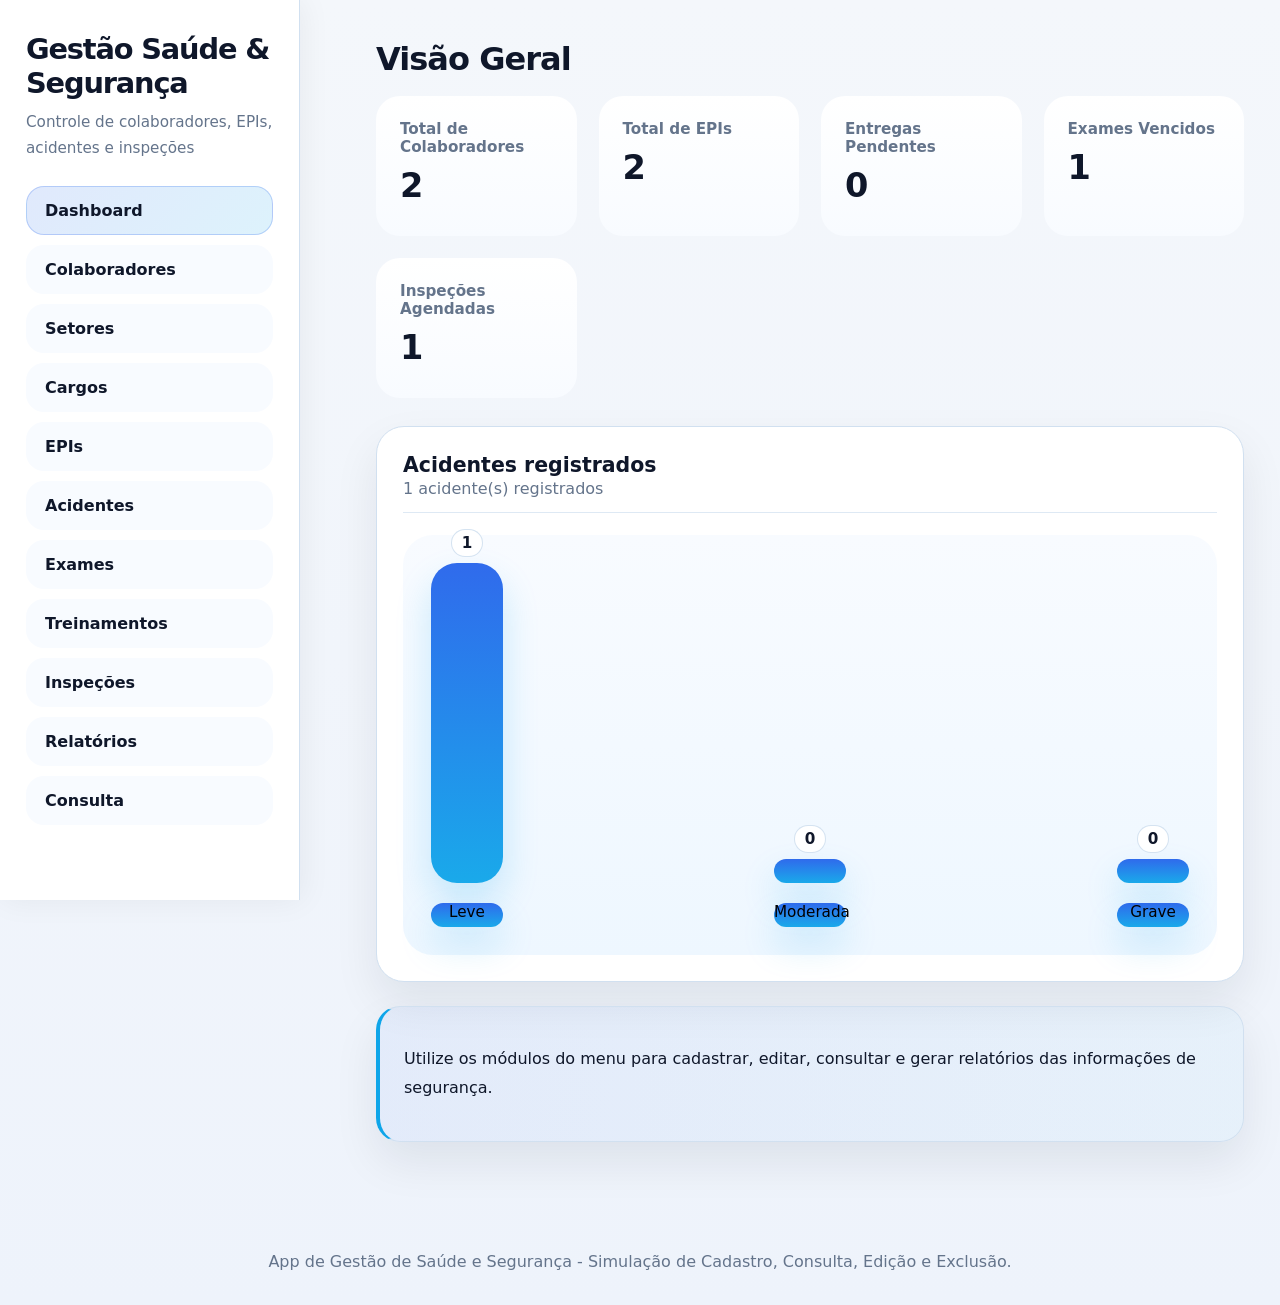
==== index.html @ 953d2887 "Corrige posicionamento dos asteriscos de campos obrigatórios" ====
<!DOCTYPE html>
<html lang="pt-BR">
<head>
  <meta charset="UTF-8">
  <meta name="viewport" content="width=device-width, initial-scale=1.0">
  <title>Saúde e Segurança do Trabalho</title>
  <link rel="stylesheet" href="css/styles.css">
  
</head>
<body>
  <header class="topbar">
    <div class="brand">
      <h1>Gestão Saúde & Segurança</h1>
      <p>Controle de colaboradores, EPIs, acidentes e inspeções</p>
    </div>
    <nav class="menu">
      <button data-target="dashboard" class="active">Dashboard</button>
      <button data-target="colaboradores">Colaboradores</button>
      <button data-target="setores">Setores</button>
      <button data-target="cargos">Cargos</button>
      <button data-target="epis">EPIs</button>
      <button data-target="acidentes">Acidentes</button>
      <button data-target="exames">Exames</button>
      <button data-target="treinamentos">Treinamentos</button>
      <button data-target="inspecoes">Inspeções</button>
      <button data-target="relatorios">Relatórios</button>
      <button data-target="consulta">Consulta</button>
    </nav>
  </header>

  <main>
    <section id="dashboard" class="page active">
      <h2>Visão Geral</h2>
      <div class="summary-grid">
        <article>
          <h3>Total de Colaboradores</h3>
          <p id="summary-colaboradores">0</p>
        </article>
        <article>
          <h3>Total de EPIs</h3>
          <p id="summary-epis">0</p>
        </article>
        <article>
          <h3>Entregas Pendentes</h3>
          <p id="summary-entregas">0</p>
        </article>
        <article>
          <h3>Exames Vencidos</h3>
          <p id="summary-exames">0</p>
        </article>
        <article>
          <h3>Inspeções Agendadas</h3>
          <p id="summary-inspecoes">0</p>
        </article>
      </div>
      <div class="chart-card">
        <div class="chart-header">
          <div>
            <h3>Acidentes registrados</h3>
            <p id="chart-summary">Distribuição por gravidade</p>
          </div>
        </div>
        <div id="acidente-chart" class="chart-container"></div>
      </div>
      <div class="note">
        <p>Utilize os módulos do menu para cadastrar, editar, consultar e gerar relatórios das informações de segurança.</p>
      </div>
    </section>

    <section id="colaboradores" class="page">
      <h2>Cadastro de Colaboradores</h2>
      <form id="form-colaborador" class="form-module">
        <input type="hidden" id="colaborador-id">
        <label><span class="label-text">Nome completo<span class="required">*</span></span><input type="text" id="colaborador-nome" required></label>
        <label><span class="label-text">E-mail<span class="required">*</span></span><input type="email" id="colaborador-email" required></label>
        <label>Setor<select id="colaborador-setor"></select></label>
        <label>Cargo<select id="colaborador-cargo"></select></label>
        <div class="actions">
          <button type="submit">Salvar Colaborador</button>
          <button type="button" id="colaborador-limpar">Limpar</button>
        </div>
      </form>
      <div class="table-card">
        <table id="table-colaboradores">
          <thead><tr><th>Nome</th><th>E-mail</th><th>Setor</th><th>Cargo</th><th>Ações</th></tr></thead>
          <tbody></tbody>
        </table>
      </div>
    </section>

    <section id="setores" class="page">
      <h2>Cadastro de Setores</h2>
      <form id="form-setor" class="form-module">
        <input type="hidden" id="setor-id">
        <label><span class="label-text">Nome do setor<span class="required">*</span></span><input type="text" id="setor-nome" required></label>
        <label><span class="label-text">Descrição</span><input type="text" id="setor-descricao"></label>
        <div class="actions">
          <button type="submit">Salvar Setor</button>
          <button type="button" id="setor-limpar">Limpar</button>
        </div>
      </form>
      <div class="table-card">
        <table id="table-setores">
          <thead><tr><th>Setor</th><th>Descrição</th><th>Ações</th></tr></thead>
          <tbody></tbody>
        </table>
      </div>
    </section>

    <section id="cargos" class="page">
      <h2>Cadastro de Cargos</h2>
      <form id="form-cargo" class="form-module">
        <input type="hidden" id="cargo-id">
        <label><span class="label-text">Nome do cargo<span class="required">*</span></span><input type="text" id="cargo-nome" required></label>
        <label><span class="label-text">Descrição</span><input type="text" id="cargo-descricao"></label>
        <div class="actions">
          <button type="submit">Salvar Cargo</button>
          <button type="button" id="cargo-limpar">Limpar</button>
        </div>
      </form>
      <div class="table-card">
        <table id="table-cargos">
          <thead><tr><th>Cargo</th><th>Descrição</th><th>Ações</th></tr></thead>
          <tbody></tbody>
        </table>
      </div>
    </section>

    <section id="epis" class="page">
      <h2>Controle de EPIs</h2>
      <form id="form-epi" class="form-module">
        <input type="hidden" id="epi-id">
        <label><span class="label-text">Nome do EPI<span class="required">*</span></span><input type="text" id="epi-nome" required></label>
        <label><span class="label-text">Categoria<span class="required">*</span></span><input type="text" id="epi-categoria" required></label>
        <label><span class="label-text">Quantidade<span class="required">*</span></span><input type="number" id="epi-quantidade" min="0" value="0" required></label>
        <div class="actions">
          <button type="submit">Salvar EPI</button>
          <button type="button" id="epi-limpar">Limpar</button>
        </div>
      </form>
      <div class="epi-actions">
        <button type="button" id="open-entrega-form" class="btn-secondary">Entrega</button>
        <button type="button" id="open-devolucao-form" class="btn-secondary">Devolução</button>
      </div>
      <form id="form-entrega" class="form-module hidden action-form">
        <input type="hidden" id="entrega-id">
      <input type="hidden" id="entrega-id">
      <label><span class="label-text">Colaborador</span><select id="entrega-colaborador"></select></label>
      <label><span class="label-text">EPI</span><select id="entrega-epi"></select></label>
      <label><span class="label-text">Quantidade<span class="required">*</span></span><input type="number" id="entrega-quantidade" min="1" value="1" required></label>
      <label><span class="label-text">Data de entrega<span class="required">*</span></span><input type="date" id="entrega-data" required></label>
      <label><span class="label-text">Status</span><select id="entrega-status"><option value="Pendente">Pendente</option><option value="Concluída">Concluída</option></select></label>
        <div class="actions">
          <button type="submit">Salvar Entrega</button>
          <button type="button" id="entrega-limpar">Limpar</button>
          <button type="button" id="close-entrega-form">Fechar</button>
        </div>
      </form>
      <form id="form-devolucao" class="form-module hidden action-form">
      <input type="hidden" id="devolucao-id">
      <label><span class="label-text">Colaborador</span><select id="devolucao-colaborador"></select></label>
      <label><span class="label-text">EPI</span><select id="devolucao-epi"></select></label>
      <label><span class="label-text">Quantidade<span class="required">*</span></span><input type="number" id="devolucao-quantidade" min="1" value="1" required></label>
      <label><span class="label-text">Data da devolução<span class="required">*</span></span><input type="date" id="devolucao-data" required></label>
        <div class="actions">
          <button type="submit">Salvar Devolução</button>
          <button type="button" id="devolucao-limpar">Limpar</button>
          <button type="button" id="close-devolucao-form">Fechar</button>
        </div> 
      </form>
      <div class="table-card">
        <table id="table-epis">
          <thead><tr><th>EPI</th><th>Categoria</th><th>Quantidade</th><th>Ações</th></tr></thead>
          <tbody></tbody>
        </table>
      </div>
      <div class="table-card">
        <h3>Devoluções de EPIs</h3>
        <table id="table-devolucoes">
          <thead><tr><th>Colaborador</th><th>EPI</th><th>Quantidade</th><th>Data</th><th>Ações</th></tr></thead>
          <tbody></tbody>
        </table>
      </div>
    </section>

    <section id="acidentes" class="page">
      <h2>Registro de Acidentes</h2>
      <form id="form-acidente" class="form-module">
        <input type="hidden" id="acidente-id">
        <label><span class="label-text">Colaborador</span><select id="acidente-colaborador"></select></label>
        <label><span class="label-text">Data do acidente<span class="required">*</span></span><input type="date" id="acidente-data" required></label>
        <label><span class="label-text">Descrição<span class="required">*</span></span><textarea id="acidente-descricao" rows="3" required></textarea></label>
        <label><span class="label-text">Gravidade</span><select id="acidente-gravidade"><option value="Leve">Leve</option><option value="Moderada">Moderada</option><option value="Grave">Grave</option></select></label>
        <div class="actions">
          <button type="submit">Registrar Acidente</button>
          <button type="button" id="acidente-limpar">Limpar</button>
        </div>
      </form>
      <div class="table-card">
        <table id="table-acidentes">
          <thead><tr><th>Colaborador</th><th>Data</th><th>Gravidade</th><th>Descrição</th><th>Ações</th></tr></thead>
          <tbody></tbody>
        </table>
      </div>
    </section>

    <section id="exames" class="page">
      <h2>Cadastro de Exames Médicos</h2>
      <form id="form-exame" class="form-module">
        <input type="hidden" id="exame-id">
        <label><span class="label-text">Colaborador</span><select id="exame-colaborador"></select></label>
        <label><span class="label-text">Data do exame<span class="required">*</span></span><input type="date" id="exame-data" required></label>
        <label><span class="label-text">Tipo de exame<span class="required">*</span></span><input type="text" id="exame-tipo" required></label>
        <label><span class="label-text">Resultado</span><select id="exame-resultado"><option value="Aprovado">Aprovado</option><option value="Restrito">Restrito</option><option value="Reprovado">Reprovado</option></select></label>
        <div class="actions">
          <button type="submit">Salvar Exame</button>
          <button type="button" id="exame-limpar">Limpar</button>
        </div>
      </form>
      <div class="table-card">
        <table id="table-exames">
          <thead><tr><th>Colaborador</th><th>Data</th><th>Tipo</th><th>Resultado</th><th>Ações</th></tr></thead>
          <tbody></tbody>
        </table>
      </div>
    </section>

    <section id="treinamentos" class="page">
      <h2>Controle de Treinamentos</h2>
      <form id="form-treinamento" class="form-module">
        <input type="hidden" id="treinamento-id">
        <label><span class="label-text">Colaborador</span><select id="treinamento-colaborador"></select></label>
        <label><span class="label-text">Curso<span class="required">*</span></span><input type="text" id="treinamento-curso" required></label>
        <label><span class="label-text">Data<span class="required">*</span></span><input type="date" id="treinamento-data" required></label>
        <label><span class="label-text">Status</span><select id="treinamento-status"><option value="Agendado">Agendado</option><option value="Concluído">Concluído</option></select></label>
        <div class="actions">
          <button type="submit">Salvar Treinamento</button>
          <button type="button" id="treinamento-limpar">Limpar</button>
        </div>
      </form>
      <div class="table-card">
        <table id="table-treinamentos">
          <thead><tr><th>Colaborador</th><th>Curso</th><th>Data</th><th>Status</th><th>Ações</th></tr></thead>
          <tbody></tbody>
        </table>
      </div>
    </section>

    <section id="inspecoes" class="page">
      <h2>Inspeções de Segurança</h2>
      <form id="form-inspecao" class="form-module">
        <input type="hidden" id="inspecao-id">
        <label><span class="label-text">Inspetor<span class="required">*</span></span><input type="text" id="inspecao-inspetor" required></label>
        <label><span class="label-text">Local<span class="required">*</span></span><input type="text" id="inspecio-local" required></label>
        <label><span class="label-text">Data<span class="required">*</span></span><input type="date" id="inspecao-data" required></label>
        <label>Status<select id="inspecao-status"><option value="Aprovado">Aprovado</option><option value="Atenção">Atenção</option><option value="Reprovado">Reprovado</option></select></label>
        <label>Notas<textarea id="inspecao-notas" rows="3"></textarea></label>
        <div class="actions">
          <button type="submit">Registrar Inspeção</button>
          <button type="button" id="inspecao-limpar">Limpar</button>
        </div>
      </form>
      <div class="table-card">
        <table id="table-inspecoes">
          <thead><tr><th>Data</th><th>Local</th><th>Inspetor</th><th>Status</th><th>Ações</th></tr></thead>
          <tbody></tbody>
        </table>
      </div>
    </section>

    <section id="relatorios" class="page">
      <h2>Relatórios Gerais</h2>
      <div class="report-card">
        <h3>Resumo Rápido</h3>
        <ul>
          <li><strong id="report-colaboradores">0</strong> colaboradores cadastrados</li>
          <li><strong id="report-epis">0</strong> EPIs registrados</li>
          <li><strong id="report-entregas">0</strong> entregas realizadas</li>
          <li><strong id="report-acidentes">0</strong> acidentes registrados</li>
          <li><strong id="report-exames">0</strong> exames médicos cadastrados</li>
          <li><strong id="report-treinamentos">0</strong> treinamentos agendados</li>
          <li><strong id="report-inspecoes">0</strong> inspeções realizadas</li>
        </ul>
      </div>
      <div class="report-actions">
        <button id="generate-report">Visualizar Relatório</button>
        <button id="print-report">Imprimir Relatório</button>
      </div>
      <div id="report-preview" class="report-preview hidden"></div>
      <div class="report-card">
        <h3>Entregas Pendentes</h3>
        <p id="report-pendentes">Nenhum registro pendente.</p>
      </div>
      <div class="report-card">
        <h3>Exames com vencimento</h3>
        <p id="report-vencidos">Nenhum exame vencido.</p>
      </div>
    </section>

    <section id="consulta" class="page">
      <h2>Consulta Geral</h2>
      <div class="search-card">
        <div class="search-controls">
          <input id="consulta-query" class="search-input" type="search" placeholder="Pesquisar por nome, EPI, descrição, cargo...">
          <select id="consulta-tipo" class="search-select">
            <option value="all">Todos os tipos</option>
            <option value="colaboradores">Colaboradores</option>
            <option value="epis">EPIs</option>
            <option value="acidentes">Acidentes</option>
            <option value="exames">Exames</option>
            <option value="treinamentos">Treinamentos</option>
            <option value="inspecoes">Inspeções</option>
            <option value="entregas">Entregas</option>
            <option value="setores">Setores</option>
            <option value="cargos">Cargos</option>
          </select>
          <button id="consulta-buscar" class="btn">Pesquisar</button>
        </div>
        <div id="consulta-result" class="search-results">
          <table class="results-table">
            <thead><tr><th>Tipo</th><th>Título</th><th>Detalhes</th><th>Data</th><th>Ações</th></tr></thead>
            <tbody></tbody>
          </table>
        </div>
      </div>
    </section>
  </main>

  <footer>
    <p>App de Gestão de Saúde e Segurança - Simulação de Cadastro, Consulta, Edição e Exclusão.</p>
  </footer>

  <script src="models/app.js"></script>
</body>
</html>
---- css/styles.css ----
﻿:root {
  --bg: #f4f7fb;
  --surface: #ffffff;
  --surface-soft: #f8fbff;
  --surface-secondary: #eef4ff;
  --border: #d1e0f0;
  --primary: #2563eb;
  --primary-soft: #dbeafe;
  --accent: #0ea5e9;
  --success: #14b8a6;
  --warning: #f59e0b;
  --text: #0f172a;
  --muted: #64748b;
  --shadow: 0 20px 45px rgba(15, 23, 42, 0.08);
}

*, *::before, *::after {
  box-sizing: border-box;
}

html, body {
  margin: 0;
  min-height: 100%;
  font-family: Inter, system-ui, -apple-system, BlinkMacSystemFont, 'Segoe UI', sans-serif;
  background: linear-gradient(180deg, #f4f7fb 0%, #eef3fb 100%);
  color: var(--text);
}

button, input, select, textarea {
  font: inherit;
}

button {
  cursor: pointer;
}

img {
  max-width: 100%;
  display: block;
}

.topbar {
  position: fixed;
  top: 0;
  left: 0;
  bottom: 0;
  width: 300px;
  padding: 32px 26px;
  background: rgba(255, 255, 255, 0.98);
  border-right: 1px solid var(--border);
  box-shadow: 2px 0 30px rgba(15, 23, 42, 0.06);
  display: flex;
  flex-direction: column;
  gap: 24px;
  backdrop-filter: blur(14px);
  overflow-y: auto;
}

.brand h1 {
  margin: 0;
  font-size: 1.8rem;
  letter-spacing: -0.04em;
}

.brand p {
  margin: 10px 0 0;
  color: var(--muted);
  line-height: 1.7;
  font-size: 0.95rem;
}

.menu {
  display: flex;
  flex-direction: column;
  gap: 10px;
}

.menu button {
  border: 1px solid transparent;
  background: var(--surface-soft);
  color: var(--text);
  text-align: left;
  padding: 14px 18px;
  border-radius: 18px;
  transition: transform 0.18s ease, background-color 0.18s ease, border-color 0.18s ease;
  font-weight: 600;
}

.menu button:hover {
  transform: translateX(4px);
  background: #eff7ff;
}

.menu button.active {
  background: linear-gradient(135deg, rgba(37, 99, 235, 0.14), rgba(14, 165, 233, 0.14));
  border-color: rgba(37, 99, 235, 0.24);
}

main {
  margin-left: 340px;
  padding: 40px 36px;
  min-height: 100vh;
}

.page {
  display: none;
}

.page.active {
  display: block;
}

h2 {
  margin: 0 0 18px;
  font-size: 2rem;
  letter-spacing: -0.03em;
}

.section-heading {
  display: flex;
  justify-content: space-between;
  align-items: center;
  gap: 16px;
  margin-bottom: 24px;
}

.section-heading p {
  margin: 0;
  color: var(--muted);
}

.card,
.chart-card,
.table-card,
.search-card,
.report-card,
.report-preview,
.note {
  background: var(--surface);
  border: 1px solid var(--border);
  border-radius: 28px;
  box-shadow: var(--shadow);
  padding: 26px;
}

.form-module {
  display: grid;
  gap: 18px;
}

.form-module label {
  display: grid;
  gap: 10px;
  color: var(--muted);
  font-size: 0.95rem;
}

.form-module label .label-text {
  display: inline-flex;
  align-items: center;
  gap: 6px;
}

.form-module label .required {
  color: var(--primary);
  font-weight: 700;
}

.form-module input,
.form-module select,
.form-module textarea {
  width: 100%;
  padding: 14px 18px;
  border-radius: 18px;
  border: 1px solid var(--border);
  background: var(--surface-soft);
  color: var(--text);
  outline: none;
}

textarea {
  min-height: 110px;
  resize: vertical;
}

.actions,
.form-actions,
.report-actions,
.search-controls {
  display: flex;
  flex-wrap: wrap;
  gap: 16px;
}

.epi-actions {
  display: flex;
  flex-wrap: wrap;
  gap: 12px;
  margin: 18px 0 12px;
}

.action-form {
  background: var(--surface-soft);
  border: 1px solid var(--border);
  border-radius: 24px;
  padding: 22px;
  margin-bottom: 24px;
}

button,
.btn {
  border: none;
  border-radius: 18px;
  padding: 14px 20px;
  font-weight: 700;
  transition: transform 0.18s ease, background-color 0.18s ease, filter 0.18s ease, box-shadow 0.18s ease;
}

button:hover,
.btn:hover {
  transform: translateY(-1px);
  filter: brightness(0.98);
}

button[type='submit'],
.btn-primary {
  background: var(--primary);
  color: white;
}

button[type='button'],
.btn-secondary {
  background: var(--surface-soft);
  color: var(--text);
 
}

button[onclick^="app.edit"],
.btn-edit {
  background: #facc15;
  color: #111827;
}

button[onclick^="app.delete"],
.btn-delete {
  background: #dc2626;
  color: white;
}

button[onclick^="app.edit"]:hover,
.btn-edit:hover {
  background: #f59e0b;
}

button[onclick^="app.delete"]:hover,
.btn-delete:hover {
  background: #b91c1c;
}

.summary-grid {
  display: grid;
  grid-template-columns: repeat(auto-fit, minmax(200px, 1fr));
  gap: 22px;
  margin-bottom: 28px;
}

.summary-grid article {
  border-radius: 24px;
  padding: 24px;
  min-height: 140px;
  background: linear-gradient(180deg, var(--surface), var(--surface-soft));
  transition: transform 0.22s ease, box-shadow 0.22s ease;
}

.summary-grid article:hover {
  transform: translateY(-4px);
  box-shadow: 0 24px 60px rgba(15, 23, 42, 0.12);
}

.summary-grid h3 {
  margin: 0 0 10px;
  color: var(--muted);
  font-size: 0.95rem;
}

.summary-grid p {
  margin: 0;
  font-size: 2.1rem;
  font-weight: 800;
  color: var(--text);
}

.chart-header {
  display: flex;
  justify-content: space-between;
  align-items: center;
  gap: 14px;
  margin-bottom: 22px;
  padding-bottom: 14px;
  border-bottom: 1px solid rgba(209, 224, 240, 0.7);
}

.chart-header h3 {
  margin: 0;
  font-size: 1.28rem;
}

.chart-header p {
  margin: 2px 0 0;
  color: var(--muted);
}

.chart-container {
  background: linear-gradient(180deg, var(--surface-soft) 0%, #eef7ff 100%);
  border-radius: 30px;
  padding: 28px;
}

.chart-bar-grid {
  display: flex;
  align-items: flex-end;
  gap: 20px;
  min-height: 320px;
  justify-content: space-between;
}

.chart-bar {
  position: relative;
  display: flex;
  flex-direction: column;
  align-items: center;
  gap: 10px;
  width: 100%;
  max-width: 72px;
}

.chart-bar > div {
  width: 100%;
  min-height: 24px;
  border-radius: 26px;
  background: linear-gradient(180deg, rgba(37, 99, 235, 0.95) 0%, rgba(14, 165, 233, 0.95) 100%);
  box-shadow: 0 18px 36px rgba(14, 165, 233, 0.2);
  transition: height 320ms ease;
  color: black;
}

.chart-bar span {
  position: absolute;
  top: -34px;
  font-size: 0.95rem;
  font-weight: 800;
  color: var(--text);
  background: rgba(255, 255, 255, 0.94);
  padding: 4px 10px;
  border-radius: 999px;
  border: 1px solid rgba(209, 224, 240, 0.9);
}

.chart-label {
  font-size: 0.95rem;
  color: var(--muted);
  text-align: center;
  margin-top: 10px;
}

.note {
  margin-top: 24px;
  line-height: 1.8;
  color: var(--text);
  background: linear-gradient(90deg, rgba(37,99,235,0.06), rgba(14,165,233,0.04));
  border-left: 4px solid var(--accent);
  padding: 22px 24px;
  border-radius: 24px;
}

.table-card {
  width: 100%;
  overflow-x: auto;
}

.table-card table,
.results-table,
.report-table-card table {
  width: 100%;
  border-collapse: collapse;
}

.table-card th,
.table-card td,
.results-table th,
.results-table td,
.report-table-card th,
.report-table-card td {
  padding: 16px 14px;
  border-bottom: 1px solid rgba(148, 163, 184, 0.15);
  text-align: left;
}

.table-card th,
.results-table th,
.report-table-card th {
  color: var(--muted);
  font-weight: 700;
}

.table-card tbody tr:hover,
.results-table tbody tr:hover,
.report-table-card tbody tr:hover {
  background: #f5f9ff;
}

.search-card {
  padding: 24px;
}

.search-card .search-controls {
  display: flex;
  flex-wrap: wrap;
  align-items: center;
  background: linear-gradient(180deg, rgba(37, 99, 235, 0.05), rgba(14, 165, 233, 0.03));
  border: 1px solid rgba(37, 99, 235, 0.15);
  border-radius: 24px;
  padding: 22px;
  gap: 16px;
  margin-bottom: 22px;
}

.search-card .search-controls input,
.search-card .search-controls select {
  min-width: 240px;
  flex: 1 1 240px;
}

.search-card .search-controls button {
  min-width: 140px;
  background: var(--primary);
  color: white;
}

.search-input,
.search-select {
  width: 100%;
  min-width: 250px;
  padding: 14px 18px;
  border-radius: 18px;
  border: 1px solid var(--border);
  background: var(--surface-soft);
  color: var(--text);
}

.search-results {
  overflow-x: auto;
  margin-top: 22px;
}

.report-card {
  margin-bottom: 20px;
}

.report-card h3 {
  margin: 0 0 14px;
}

.report-card p,
.report-card li {
  margin: 0;
  color: var(--text);
  line-height: 1.8;
}

.report-card ul {
  padding-left: 20px;
  margin: 0;
}

.report-preview {
  display: block;
  background: var(--surface-soft);
  border: 1px solid var(--border);
}

.hidden {
  display: none !important;
}

.report-actions button {
  flex: 1;
  min-width: 160px;
  padding: 14px 18px;
  border-radius: 18px;
  color: white;
  background: linear-gradient(135deg, var(--primary), var(--accent));
}

.report-preview-title {
  display: flex;
  justify-content: space-between;
  align-items: flex-start;
  gap: 16px;
  margin-bottom: 22px;
}

.report-preview-title h3 {
  margin: 0;
}

.report-preview-title p {
  margin: 0;
  color: var(--muted);
}

.report-summary-grid {
  display: grid;
  grid-template-columns: repeat(auto-fit, minmax(150px, 1fr));
  gap: 18px;
  margin-bottom: 22px;
}

.report-summary-grid div {
  background: var(--surface);
  border: 1px solid var(--border);
  border-radius: 20px;
  padding: 18px;
  text-align: center;
}

.report-summary-grid strong {
  display: block;
  font-size: 1.3rem;
  margin-bottom: 6px;
}

.report-summary-grid span {
  color: var(--muted);
}

.report-notes {
  display: grid;
  gap: 14px;
  margin-bottom: 22px;
}

.report-notes p {
  margin: 0;
  line-height: 1.7;
}

.report-table-card {
  padding: 22px;
  background: var(--surface-soft);
}

.report-table-card th,
.report-table-card td {
  padding: 16px 14px;
  border-bottom: 1px solid rgba(148, 163, 184, 0.15);
}

footer {
  margin-top: 30px;
  text-align: center;
  color: var(--muted);
  padding: 24px 0 18px;
}

span {
  color: var(--primary);
}

@media (max-width: 1140px) {
  .topbar {
    position: relative;
    width: 100%;
    height: auto;
    flex-direction: row;
    align-items: center;
    justify-content: space-between;
    gap: 12px;
    padding: 20px 20px;
  }

  .menu {
    flex-direction: row;
    flex-wrap: wrap;
    justify-content: center;
    margin: 0 -6px;
  }

  .menu button {
    flex: 1 1 auto;
    min-width: 140px;
  }

  main {
    margin-left: 0;
    padding: 24px;
  }
}

@media (max-width: 840px) {
  .summary-grid,
  .report-summary-grid,
  .chart-bar-grid,
  .search-controls,
  .actions,
  .form-actions,
  .report-actions {
    gap: 14px;
  }

  .chart-bar {
    max-width: 48px;
  }
}

@media (max-width: 640px) {
  .chart-bar-grid {
    gap: 12px;
    min-height: 200px;
  }

  .menu button {
    min-width: 120px;
    font-size: 0.94rem;
    padding: 12px 14px;
  }

  .section-heading,
  .report-preview-title {
    flex-direction: column;
    align-items: stretch;
  }

  .search-controls,
  .actions,
  .form-actions,
  .report-actions {
    flex-direction: column;
  }
}

@media print {
  .topbar,
  .menu,
  footer,
  .actions,
  .report-actions,
  .search-controls {
    display: none;
  }

  body {
    background: white;
    color: black;
  }

  main {
    margin: 0;
    padding: 0;
  }

  .page.active {
    display: block;
  }

  .report-preview {
    border: none;
    box-shadow: none;
    background: white;
  }
}
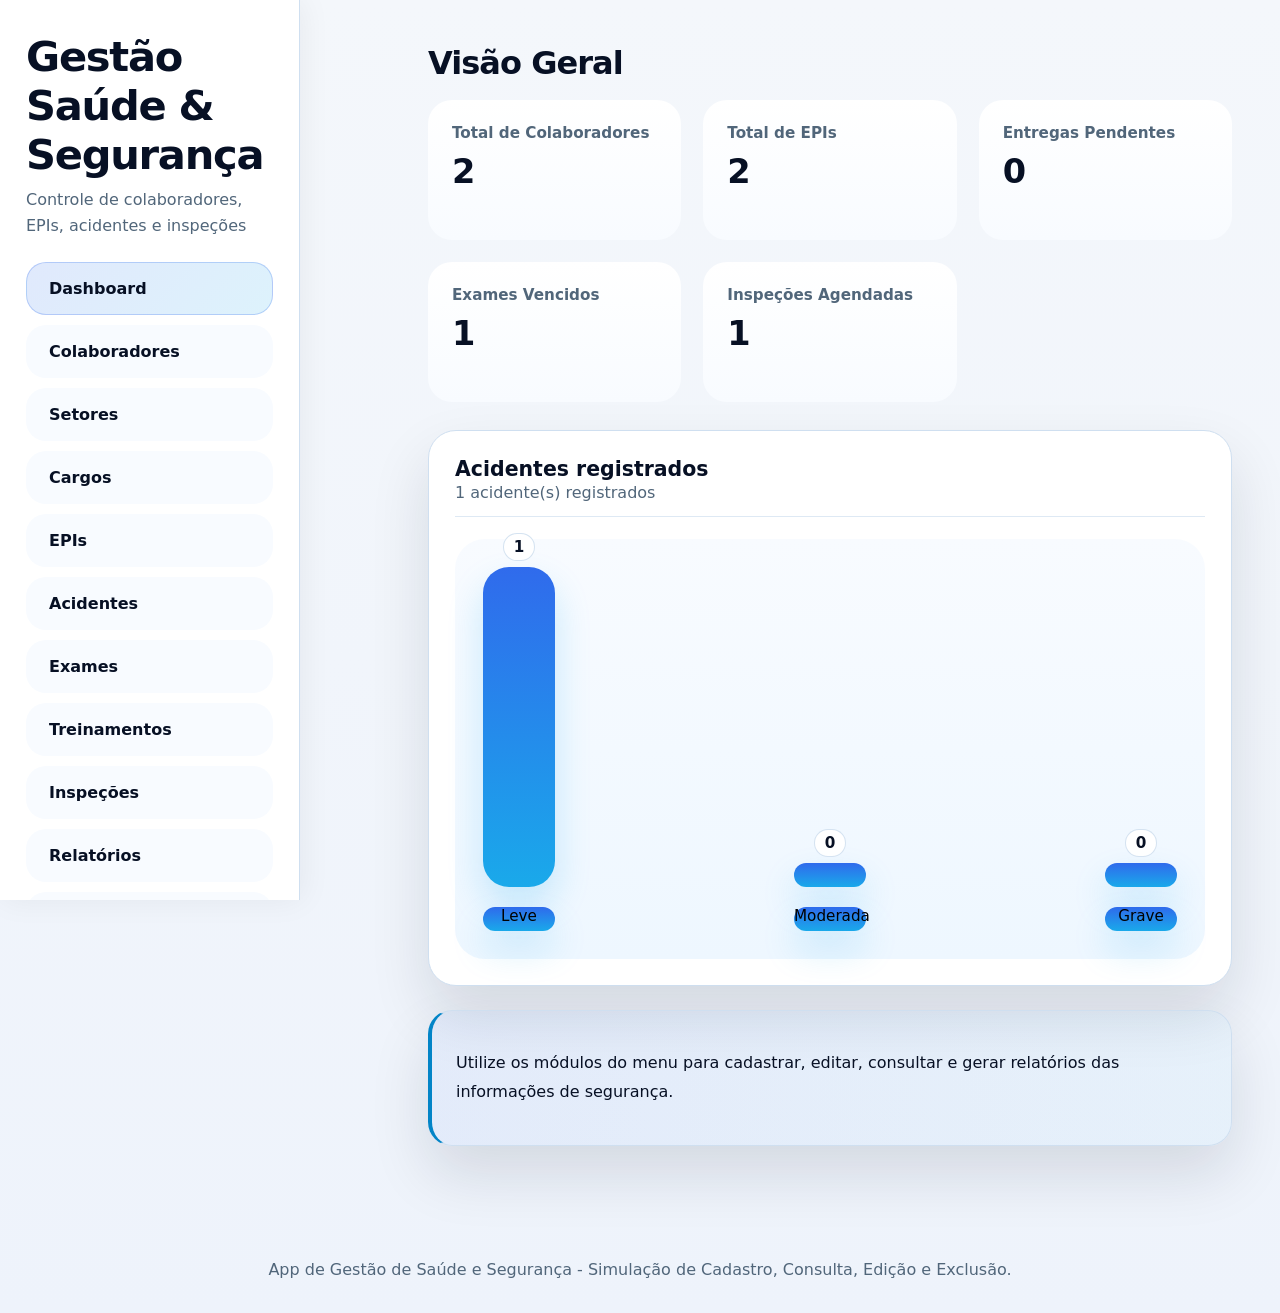
==== commit 3e191de7: "A11y: add sr-only labels to consulta search input and tipo select Ensure search controls have access" ====
--- a/index.html
+++ b/index.html
@@ -8,7 +8,10 @@
   
 </head>
 <body>
+  <a class="skip-link" href="#main-content">Pular para o conteúdo</a>
+  <div id="message" role="status" aria-live="polite"></div>
   <header class="topbar">
+    <button id="menu-toggle" class="menu-toggle" aria-label="Abrir menu" aria-expanded="false">☰</button>
     <div class="brand">
       <h1>Gestão Saúde & Segurança</h1>
       <p>Controle de colaboradores, EPIs, acidentes e inspeções</p>
@@ -28,7 +31,7 @@
     </nav>
   </header>
 
-  <main>
+  <main id="main-content">
     <section id="dashboard" class="page active">
       <h2>Visão Geral</h2>
       <div class="summary-grid">
@@ -71,10 +74,14 @@
       <h2>Cadastro de Colaboradores</h2>
       <form id="form-colaborador" class="form-module">
         <input type="hidden" id="colaborador-id">
-        <label><span class="label-text">Nome completo<span class="required">*</span></span><input type="text" id="colaborador-nome" required></label>
-        <label><span class="label-text">E-mail<span class="required">*</span></span><input type="email" id="colaborador-email" required></label>
-        <label>Setor<select id="colaborador-setor"></select></label>
-        <label>Cargo<select id="colaborador-cargo"></select></label>
+        <label for="colaborador-nome"><span class="label-text">Nome completo<span class="required">*</span></span></label>
+        <input type="text" id="colaborador-nome" required aria-required="true">
+        <label for="colaborador-email"><span class="label-text">E-mail<span class="required">*</span></span></label>
+        <input type="email" id="colaborador-email" required aria-required="true">
+        <label for="colaborador-setor"><span class="label-text">Setor</span></label>
+        <select id="colaborador-setor" aria-required="false"></select>
+        <label for="colaborador-cargo"><span class="label-text">Cargo</span></label>
+        <select id="colaborador-cargo" aria-required="false"></select>
         <div class="actions">
           <button type="submit">Salvar Colaborador</button>
           <button type="button" id="colaborador-limpar">Limpar</button>
@@ -92,8 +99,10 @@
       <h2>Cadastro de Setores</h2>
       <form id="form-setor" class="form-module">
         <input type="hidden" id="setor-id">
-        <label><span class="label-text">Nome do setor<span class="required">*</span></span><input type="text" id="setor-nome" required></label>
-        <label><span class="label-text">Descrição</span><input type="text" id="setor-descricao"></label>
+        <label for="setor-nome"><span class="label-text">Nome do setor<span class="required">*</span></span></label>
+        <input type="text" id="setor-nome" required aria-required="true">
+        <label for="setor-descricao"><span class="label-text">Descrição</span></label>
+        <input type="text" id="setor-descricao">
         <div class="actions">
           <button type="submit">Salvar Setor</button>
           <button type="button" id="setor-limpar">Limpar</button>
@@ -111,8 +120,10 @@
       <h2>Cadastro de Cargos</h2>
       <form id="form-cargo" class="form-module">
         <input type="hidden" id="cargo-id">
-        <label><span class="label-text">Nome do cargo<span class="required">*</span></span><input type="text" id="cargo-nome" required></label>
-        <label><span class="label-text">Descrição</span><input type="text" id="cargo-descricao"></label>
+        <label for="cargo-nome"><span class="label-text">Nome do cargo<span class="required">*</span></span></label>
+        <input type="text" id="cargo-nome" required aria-required="true">
+        <label for="cargo-descricao"><span class="label-text">Descrição</span></label>
+        <input type="text" id="cargo-descricao">
         <div class="actions">
           <button type="submit">Salvar Cargo</button>
           <button type="button" id="cargo-limpar">Limpar</button>
@@ -130,9 +141,12 @@
       <h2>Controle de EPIs</h2>
       <form id="form-epi" class="form-module">
         <input type="hidden" id="epi-id">
-        <label><span class="label-text">Nome do EPI<span class="required">*</span></span><input type="text" id="epi-nome" required></label>
-        <label><span class="label-text">Categoria<span class="required">*</span></span><input type="text" id="epi-categoria" required></label>
-        <label><span class="label-text">Quantidade<span class="required">*</span></span><input type="number" id="epi-quantidade" min="0" value="0" required></label>
+        <label for="epi-nome"><span class="label-text">Nome do EPI<span class="required">*</span></span></label>
+        <input type="text" id="epi-nome" required aria-required="true">
+        <label for="epi-categoria"><span class="label-text">Categoria<span class="required">*</span></span></label>
+        <input type="text" id="epi-categoria" required aria-required="true">
+        <label for="epi-quantidade"><span class="label-text">Quantidade<span class="required">*</span></span></label>
+        <input type="number" id="epi-quantidade" min="0" value="0" required aria-required="true">
         <div class="actions">
           <button type="submit">Salvar EPI</button>
           <button type="button" id="epi-limpar">Limpar</button>
@@ -144,26 +158,40 @@
       </div>
       <form id="form-entrega" class="form-module hidden action-form">
         <input type="hidden" id="entrega-id">
-      <input type="hidden" id="entrega-id">
-      <label><span class="label-text">Colaborador</span><select id="entrega-colaborador"></select></label>
-      <label><span class="label-text">EPI</span><select id="entrega-epi"></select></label>
-      <label><span class="label-text">Quantidade<span class="required">*</span></span><input type="number" id="entrega-quantidade" min="1" value="1" required></label>
-      <label><span class="label-text">Data de entrega<span class="required">*</span></span><input type="date" id="entrega-data" required></label>
-      <label><span class="label-text">Status</span><select id="entrega-status"><option value="Pendente">Pendente</option><option value="Concluída">Concluída</option></select></label>
-        <div class="actions">
-          <button type="submit">Salvar Entrega</button>
+        <div class="fields">
+          <h4>Registrar Entrega</h4>
+          <label for="entrega-colaborador"><span class="label-text">Colaborador</span></label>
+          <select id="entrega-colaborador"></select>
+          <label for="entrega-epi"><span class="label-text">EPI</span></label>
+          <select id="entrega-epi"></select>
+          <label for="entrega-quantidade"><span class="label-text">Quantidade<span class="required">*</span></span></label>
+          <input type="number" id="entrega-quantidade" min="1" value="1" required aria-required="true">
+          <label for="entrega-data"><span class="label-text">Data de entrega<span class="required">*</span></span></label>
+          <input type="date" id="entrega-data" required aria-required="true">
+          <label for="entrega-status"><span class="label-text">Status</span></label>
+          <select id="entrega-status"><option value="Pendente">Pendente</option><option value="Concluída">Concluída</option></select>
+        </div>
+        <div class="actions">
+          <button type="submit" class="btn-primary">Salvar Entrega</button>
           <button type="button" id="entrega-limpar">Limpar</button>
           <button type="button" id="close-entrega-form">Fechar</button>
         </div>
       </form>
       <form id="form-devolucao" class="form-module hidden action-form">
-      <input type="hidden" id="devolucao-id">
-      <label><span class="label-text">Colaborador</span><select id="devolucao-colaborador"></select></label>
-      <label><span class="label-text">EPI</span><select id="devolucao-epi"></select></label>
-      <label><span class="label-text">Quantidade<span class="required">*</span></span><input type="number" id="devolucao-quantidade" min="1" value="1" required></label>
-      <label><span class="label-text">Data da devolução<span class="required">*</span></span><input type="date" id="devolucao-data" required></label>
-        <div class="actions">
-          <button type="submit">Salvar Devolução</button>
+        <input type="hidden" id="devolucao-id">
+        <div class="fields">
+          <h4>Registrar Devolução</h4>
+          <label for="devolucao-colaborador"><span class="label-text">Colaborador</span></label>
+          <select id="devolucao-colaborador"></select>
+          <label for="devolucao-epi"><span class="label-text">EPI</span></label>
+          <select id="devolucao-epi"></select>
+          <label for="devolucao-quantidade"><span class="label-text">Quantidade<span class="required">*</span></span></label>
+          <input type="number" id="devolucao-quantidade" min="1" value="1" required aria-required="true">
+          <label for="devolucao-data"><span class="label-text">Data da devolução<span class="required">*</span></span></label>
+          <input type="date" id="devolucao-data" required aria-required="true">
+        </div>
+        <div class="actions">
+          <button type="submit" class="btn-primary">Salvar Devolução</button>
           <button type="button" id="devolucao-limpar">Limpar</button>
           <button type="button" id="close-devolucao-form">Fechar</button>
         </div> 
@@ -187,10 +215,14 @@
       <h2>Registro de Acidentes</h2>
       <form id="form-acidente" class="form-module">
         <input type="hidden" id="acidente-id">
-        <label><span class="label-text">Colaborador</span><select id="acidente-colaborador"></select></label>
-        <label><span class="label-text">Data do acidente<span class="required">*</span></span><input type="date" id="acidente-data" required></label>
-        <label><span class="label-text">Descrição<span class="required">*</span></span><textarea id="acidente-descricao" rows="3" required></textarea></label>
-        <label><span class="label-text">Gravidade</span><select id="acidente-gravidade"><option value="Leve">Leve</option><option value="Moderada">Moderada</option><option value="Grave">Grave</option></select></label>
+        <label for="acidente-colaborador"><span class="label-text">Colaborador</span></label>
+        <select id="acidente-colaborador"></select>
+        <label for="acidente-data"><span class="label-text">Data do acidente<span class="required">*</span></span></label>
+        <input type="date" id="acidente-data" required aria-required="true">
+        <label for="acidente-descricao"><span class="label-text">Descrição<span class="required">*</span></span></label>
+        <textarea id="acidente-descricao" rows="3" required aria-required="true"></textarea>
+        <label for="acidente-gravidade"><span class="label-text">Gravidade</span></label>
+        <select id="acidente-gravidade"><option value="Leve">Leve</option><option value="Moderada">Moderada</option><option value="Grave">Grave</option></select>
         <div class="actions">
           <button type="submit">Registrar Acidente</button>
           <button type="button" id="acidente-limpar">Limpar</button>
@@ -208,10 +240,14 @@
       <h2>Cadastro de Exames Médicos</h2>
       <form id="form-exame" class="form-module">
         <input type="hidden" id="exame-id">
-        <label><span class="label-text">Colaborador</span><select id="exame-colaborador"></select></label>
-        <label><span class="label-text">Data do exame<span class="required">*</span></span><input type="date" id="exame-data" required></label>
-        <label><span class="label-text">Tipo de exame<span class="required">*</span></span><input type="text" id="exame-tipo" required></label>
-        <label><span class="label-text">Resultado</span><select id="exame-resultado"><option value="Aprovado">Aprovado</option><option value="Restrito">Restrito</option><option value="Reprovado">Reprovado</option></select></label>
+        <label for="exame-colaborador"><span class="label-text">Colaborador</span></label>
+        <select id="exame-colaborador"></select>
+        <label for="exame-data"><span class="label-text">Data do exame<span class="required">*</span></span></label>
+        <input type="date" id="exame-data" required aria-required="true">
+        <label for="exame-tipo"><span class="label-text">Tipo de exame<span class="required">*</span></span></label>
+        <input type="text" id="exame-tipo" required aria-required="true">
+        <label for="exame-resultado"><span class="label-text">Resultado</span></label>
+        <select id="exame-resultado"><option value="Aprovado">Aprovado</option><option value="Restrito">Restrito</option><option value="Reprovado">Reprovado</option></select>
         <div class="actions">
           <button type="submit">Salvar Exame</button>
           <button type="button" id="exame-limpar">Limpar</button>
@@ -229,10 +265,14 @@
       <h2>Controle de Treinamentos</h2>
       <form id="form-treinamento" class="form-module">
         <input type="hidden" id="treinamento-id">
-        <label><span class="label-text">Colaborador</span><select id="treinamento-colaborador"></select></label>
-        <label><span class="label-text">Curso<span class="required">*</span></span><input type="text" id="treinamento-curso" required></label>
-        <label><span class="label-text">Data<span class="required">*</span></span><input type="date" id="treinamento-data" required></label>
-        <label><span class="label-text">Status</span><select id="treinamento-status"><option value="Agendado">Agendado</option><option value="Concluído">Concluído</option></select></label>
+        <label for="treinamento-colaborador"><span class="label-text">Colaborador</span></label>
+        <select id="treinamento-colaborador"></select>
+        <label for="treinamento-curso"><span class="label-text">Curso<span class="required">*</span></span></label>
+        <input type="text" id="treinamento-curso" required aria-required="true">
+        <label for="treinamento-data"><span class="label-text">Data<span class="required">*</span></span></label>
+        <input type="date" id="treinamento-data" required aria-required="true">
+        <label for="treinamento-status"><span class="label-text">Status</span></label>
+        <select id="treinamento-status"><option value="Agendado">Agendado</option><option value="Concluído">Concluído</option></select>
         <div class="actions">
           <button type="submit">Salvar Treinamento</button>
           <button type="button" id="treinamento-limpar">Limpar</button>
@@ -250,11 +290,16 @@
       <h2>Inspeções de Segurança</h2>
       <form id="form-inspecao" class="form-module">
         <input type="hidden" id="inspecao-id">
-        <label><span class="label-text">Inspetor<span class="required">*</span></span><input type="text" id="inspecao-inspetor" required></label>
-        <label><span class="label-text">Local<span class="required">*</span></span><input type="text" id="inspecio-local" required></label>
-        <label><span class="label-text">Data<span class="required">*</span></span><input type="date" id="inspecao-data" required></label>
-        <label>Status<select id="inspecao-status"><option value="Aprovado">Aprovado</option><option value="Atenção">Atenção</option><option value="Reprovado">Reprovado</option></select></label>
-        <label>Notas<textarea id="inspecao-notas" rows="3"></textarea></label>
+        <label for="inspecao-inspetor"><span class="label-text">Inspetor<span class="required">*</span></span></label>
+        <input type="text" id="inspecao-inspetor" required aria-required="true">
+        <label for="inspecao-local"><span class="label-text">Local<span class="required">*</span></span></label>
+        <input type="text" id="inspecao-local" required aria-required="true">
+        <label for="inspecao-data"><span class="label-text">Data<span class="required">*</span></span></label>
+        <input type="date" id="inspecao-data" required aria-required="true">
+        <label for="inspecao-status"><span class="label-text">Status</span></label>
+        <select id="inspecao-status"><option value="Aprovado">Aprovado</option><option value="Atenção">Atenção</option><option value="Reprovado">Reprovado</option></select>
+        <label for="inspecao-notas"><span class="label-text">Notas</span></label>
+        <textarea id="inspecao-notas" rows="3"></textarea>
         <div class="actions">
           <button type="submit">Registrar Inspeção</button>
           <button type="button" id="inspecao-limpar">Limpar</button>
@@ -301,7 +346,9 @@
       <h2>Consulta Geral</h2>
       <div class="search-card">
         <div class="search-controls">
+          <label for="consulta-query" class="sr-only">Pesquisar</label>
           <input id="consulta-query" class="search-input" type="search" placeholder="Pesquisar por nome, EPI, descrição, cargo...">
+          <label for="consulta-tipo" class="sr-only">Tipo de pesquisa</label>
           <select id="consulta-tipo" class="search-select">
             <option value="all">Todos os tipos</option>
             <option value="colaboradores">Colaboradores</option>
@@ -330,6 +377,6 @@
     <p>App de Gestão de Saúde e Segurança - Simulação de Cadastro, Consulta, Edição e Exclusão.</p>
   </footer>
 
-  <script src="models/app.js"></script>
+  <script type="module" src="models/main.js"></script>
 </body>
 </html>
--- a/css/styles.css
+++ b/css/styles.css
@@ -3,15 +3,27 @@
   --surface: #ffffff;
   --surface-soft: #f8fbff;
   --surface-secondary: #eef4ff;
-  --border: #d1e0f0;
-  --primary: #2563eb;
-  --primary-soft: #dbeafe;
-  --accent: #0ea5e9;
-  --success: #14b8a6;
-  --warning: #f59e0b;
-  --text: #0f172a;
-  --muted: #64748b;
-  --shadow: 0 20px 45px rgba(15, 23, 42, 0.08);
+  --border: #cfdff0;
+  --primary: #1e40af; /* darker/more saturated for stronger CTAs */
+  --primary-soft: #cfe0ff;
+  --accent: #0284c7;
+  --success: #0f766e;
+  --warning: #d97706;
+  --text: #071024;
+  --muted: #51667a;
+  --shadow: 0 28px 60px rgba(15, 23, 42, 0.12);
+
+  /* Visual scale tokens (aggressive) */
+  --fs-xxl: 2.6rem; /* very large headings */
+  --fs-xl: 2rem;
+  --fs-lg: 1.125rem;
+  --fs-md: 1rem;
+  --fs-sm: 0.9rem;
+  --btn-padding: 16px 22px;
+  --input-padding: 14px 18px;
+  --btn-radius: 20px;
+  --control-radius: 18px;
+  --section-gap: 28px;
 }
 
 *, *::before, *::after {
@@ -22,8 +34,9 @@
   margin: 0;
   min-height: 100%;
   font-family: Inter, system-ui, -apple-system, BlinkMacSystemFont, 'Segoe UI', sans-serif;
-  background: linear-gradient(180deg, #f4f7fb 0%, #eef3fb 100%);
-  color: var(--text);
+  background: linear-gradient(180deg, var(--bg) 0%, #eef3fb 100%);
+  color: var(--text);
+  font-size: 16px;
 }
 
 button, input, select, textarea {
@@ -58,15 +71,15 @@
 
 .brand h1 {
   margin: 0;
-  font-size: 1.8rem;
-  letter-spacing: -0.04em;
+  font-size: var(--fs-xxl);
+  letter-spacing: -0.03em;
 }
 
 .brand p {
-  margin: 10px 0 0;
+  margin: 8px 0 0;
   color: var(--muted);
-  line-height: 1.7;
-  font-size: 0.95rem;
+  line-height: 1.6;
+  font-size: var(--fs-md);
 }
 
 .menu {
@@ -80,10 +93,11 @@
   background: var(--surface-soft);
   color: var(--text);
   text-align: left;
-  padding: 14px 18px;
-  border-radius: 18px;
-  transition: transform 0.18s ease, background-color 0.18s ease, border-color 0.18s ease;
-  font-weight: 600;
+  padding: var(--btn-padding);
+  border-radius: var(--btn-radius);
+  transition: transform 0.18s ease, background-color 0.18s ease, border-color 0.18s ease, box-shadow 0.18s ease;
+  font-weight: 700;
+  font-size: var(--fs-md);
 }
 
 .menu button:hover {
@@ -97,9 +111,71 @@
 }
 
 main {
-  margin-left: 340px;
-  padding: 40px 36px;
+  margin-left: 380px;
+  padding: 44px 48px;
   min-height: 100vh;
+}
+
+/* Responsive: collapse sidebar to top on small screens */
+@media (max-width: 900px) {
+  .topbar {
+    position: relative;
+    width: 100%;
+    height: auto;
+    border-right: none;
+    border-bottom: 1px solid var(--border);
+    flex-direction: row;
+    align-items: center;
+    padding: 16px;
+    gap: 12px;
+  }
+  .brand {
+    display: flex;
+    gap: 12px;
+    align-items: center;
+  }
+  .menu {
+    flex-direction: row;
+    gap: 8px;
+    overflow-x: auto;
+    margin-left: auto;
+    display: none; /* hidden by default, toggle via .menu-open on body */
+  }
+  main {
+    margin-left: 0;
+    padding: 18px;
+  }
+  .menu button {
+    padding: 10px 12px;
+    white-space: nowrap;
+  }
+}
+
+/* show menu when toggled */
+body.menu-open .menu {
+  display: flex;
+  position: absolute;
+  top: 64px;
+  left: 16px;
+  right: 16px;
+  background: var(--surface);
+  padding: 12px;
+  border-radius: 12px;
+  box-shadow: var(--shadow);
+  gap: 8px;
+  z-index: 9999;
+}
+
+.menu-toggle {
+  display: none;
+  background: transparent;
+  border: none;
+  font-size: 1.25rem;
+  padding: 6px 8px;
+}
+
+@media (max-width: 900px) {
+  .menu-toggle { display: inline-block; }
 }
 
 .page {
@@ -145,13 +221,13 @@
 
 .form-module {
   display: grid;
-  gap: 18px;
+  gap: var(--section-gap);
 }
 
 .form-module label {
   display: grid;
-  gap: 10px;
-  color: var(--muted);
+  gap: 6px;
+  color: #000;
   font-size: 0.95rem;
 }
 
@@ -159,10 +235,11 @@
   display: inline-flex;
   align-items: center;
   gap: 6px;
+  color: inherit;
 }
 
 .form-module label .required {
-  color: var(--primary);
+  color: #dc2626;
   font-weight: 700;
 }
 
@@ -170,12 +247,74 @@
 .form-module select,
 .form-module textarea {
   width: 100%;
-  padding: 14px 18px;
-  border-radius: 18px;
+  padding: var(--input-padding);
+  border-radius: var(--control-radius);
   border: 1px solid var(--border);
   background: var(--surface-soft);
   color: var(--text);
   outline: none;
+}
+
+/* Accessibility helpers */
+.sr-only {
+  position: absolute !important;
+  width: 1px !important;
+  height: 1px !important;
+  padding: 0 !important;
+  margin: -1px !important;
+  overflow: hidden !important;
+  clip: rect(0, 0, 0, 0) !important;
+  white-space: nowrap !important;
+  border: 0 !important;
+}
+
+.skip-link {
+  position: absolute;
+  left: -999px;
+  top: auto;
+  width: 1px;
+  height: 1px;
+  overflow: hidden;
+}
+.skip-link:focus {
+  left: 16px;
+  top: 16px;
+  width: auto;
+  height: auto;
+  padding: 8px 12px;
+  background: var(--primary);
+  color: white;
+  border-radius: 6px;
+  z-index: 1000;
+}
+
+#message {
+  position: fixed;
+  right: 18px;
+  bottom: 18px;
+  background: rgba(0,0,0,0.85);
+  color: #fff;
+  padding: 12px 16px;
+  border-radius: 8px;
+  box-shadow: 0 8px 20px rgba(15,23,42,0.2);
+  display: none;
+  z-index: 2000;
+}
+#message.show {
+  display: block;
+}
+
+#message[data-type="success"] {
+  background: linear-gradient(180deg, #064e3b, #065f46);
+  color: #e6fffa;
+}
+#message[data-type="error"] {
+  background: linear-gradient(180deg, #831843, #991b1b);
+  color: #fff5f5;
+}
+#message[data-type="info"] {
+  background: rgba(0,0,0,0.85);
+  color: #fff;
 }
 
 textarea {
@@ -197,6 +336,17 @@
   flex-wrap: wrap;
   gap: 12px;
   margin: 18px 0 12px;
+}
+
+.epi-actions .btn-secondary {
+  background: var(--surface);
+  border: 1px solid var(--border);
+  color: var(--text);
+  padding: 12px 16px;
+}
+
+.epi-actions .btn-secondary:hover {
+  box-shadow: 0 6px 18px rgba(15,23,42,0.06);
 }
 
 .action-form {
@@ -207,12 +357,63 @@
   margin-bottom: 24px;
 }
 
+.action-form {
+  display: flex;
+  flex-direction: column;
+  background: var(--surface-soft);
+  border: 1px solid var(--border);
+  border-radius: 24px;
+  padding: 22px;
+  margin-bottom: 24px;
+  min-height: 220px;
+}
+
+.action-form {
+  position: relative;
+  padding-bottom: 72px; /* reserve space for absolute actions */
+}
+
+.action-form .fields {
+  display: grid;
+  grid-template-columns: repeat(auto-fit, minmax(220px, 1fr));
+  gap: 12px;
+}
+
+.action-form h4 {
+  margin: 0 0 6px;
+  font-size: 1.05rem;
+  color: var(--text);
+  grid-column: 1 / -1;
+}
+
+.action-form .actions {
+  display: flex;
+  gap: 10px;
+  justify-content: flex-end;
+  position: absolute;
+  right: 22px;
+  bottom: 18px;
+}
+
+@media (max-width: 640px) {
+  .action-form {
+    padding-bottom: 20px;
+  }
+  .action-form .actions {
+    position: static;
+    justify-content: center;
+    gap: 8px;
+    margin-top: 12px;
+  }
+}
+
 button,
 .btn {
   border: none;
-  border-radius: 18px;
-  padding: 14px 20px;
-  font-weight: 700;
+  border-radius: var(--btn-radius);
+  padding: var(--btn-padding);
+  font-weight: 800;
+  font-size: var(--fs-md);
   transition: transform 0.18s ease, background-color 0.18s ease, filter 0.18s ease, box-shadow 0.18s ease;
 }
 
@@ -391,7 +592,7 @@
 .results-table td,
 .report-table-card th,
 .report-table-card td {
-  padding: 16px 14px;
+  padding: 20px 18px;
   border-bottom: 1px solid rgba(148, 163, 184, 0.15);
   text-align: left;
 }
@@ -407,6 +608,16 @@
 .results-table tbody tr:hover,
 .report-table-card tbody tr:hover {
   background: #f5f9ff;
+}
+
+.row-highlight {
+  animation: highlightFade 2s ease-in-out;
+}
+
+@keyframes highlightFade {
+  0% { background: #fff7d6; }
+  50% { background: #fffbe6; }
+  100% { background: transparent; }
 }
 
 .search-card {
